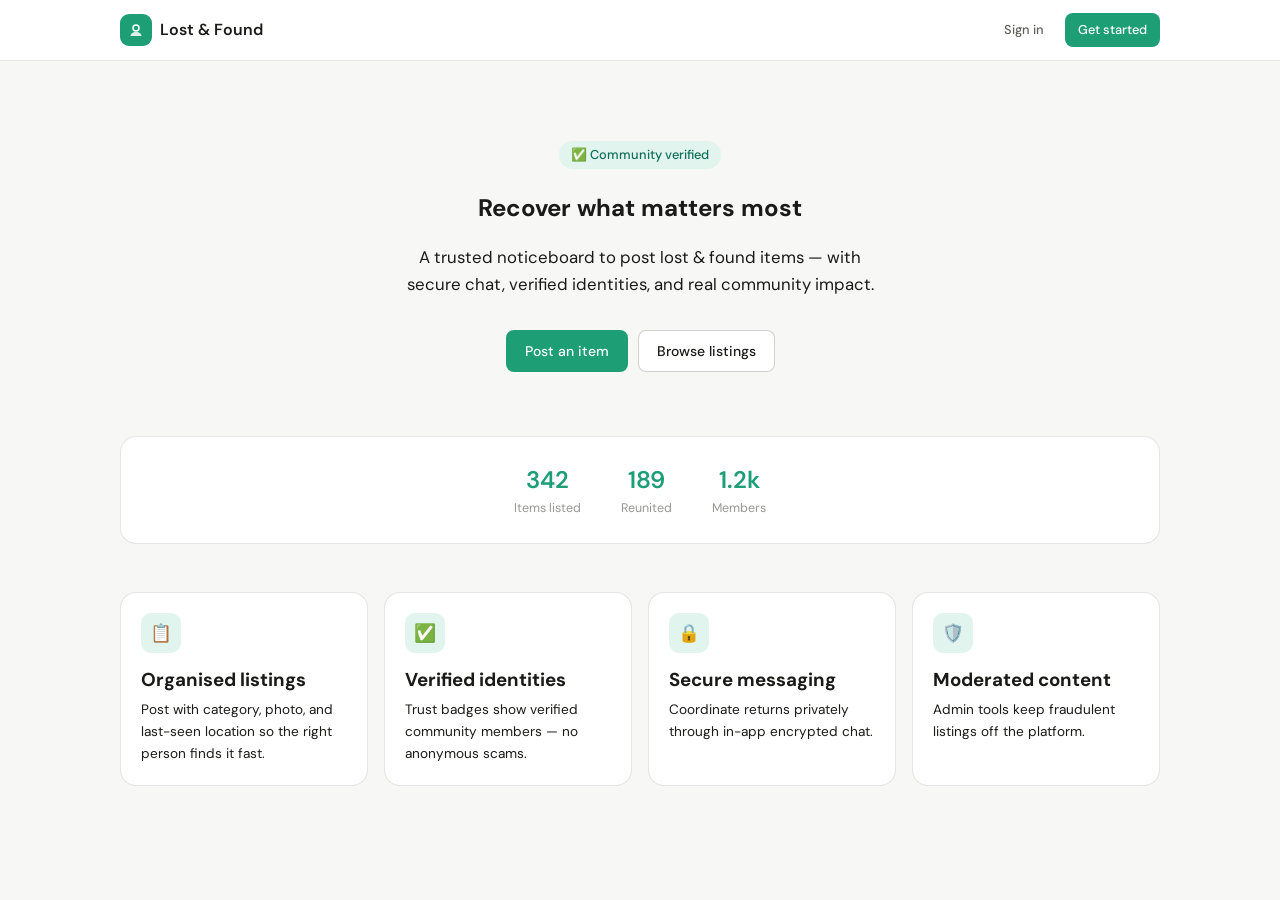
==== index.html @ 4aa03eab "Initial commit - Lost and Found app" ====
<!DOCTYPE html>
<html lang="en">
<head>
  <meta charset="UTF-8"/>
  <meta name="viewport" content="width=device-width, initial-scale=1.0"/>
  <title>Lost & Found — Community Noticeboard</title>
  <link rel="stylesheet" href="css/main.css"/>
  <style>
    .hero {
      padding: 5rem 1.25rem 4rem;
      text-align: center;
      max-width: 640px;
      margin: 0 auto;
    }
    .hero__eyebrow {
      display: inline-flex; align-items: center; gap: 6px;
      background: var(--green-50); color: var(--green-600);
      font-size: 0.8rem; font-weight: 500;
      padding: 4px 12px; border-radius: 20px;
      margin-bottom: 1.25rem;
    }
    .hero h1 { margin-bottom: 1rem; }
    .hero p  {
      font-size: 1.05rem; margin-bottom: 2rem;
      max-width: 480px; margin-left: auto; margin-right: auto;
    }
    .hero__cta { display: flex; gap: 10px; justify-content: center; flex-wrap: wrap; }

    .stats-bar {
      display: flex; justify-content: center; gap: 2.5rem;
      padding: 1.5rem; margin: 0 1.25rem 3rem;
      background: #fff; border: 1px solid var(--border);
      border-radius: var(--radius-lg);
      max-width: 1080px; margin: 0 auto 3rem;
    }
    .stats-bar__item { text-align: center; }
    .stats-bar__n { font-size: 1.5rem; font-weight: 600; color: var(--green-400); }
    .stats-bar__l { font-size: 0.78rem; color: var(--text-muted); }

    .features {
      display: grid;
      grid-template-columns: repeat(auto-fit, minmax(220px, 1fr));
      gap: 1rem; padding: 0 1.25rem 4rem;
      max-width: 1080px; margin: 0 auto;
    }
    .feature {
      padding: 1.25rem; background: #fff;
      border: 1px solid var(--border);
      border-radius: var(--radius-lg);
    }
    .feature__icon {
      width: 40px; height: 40px; border-radius: 10px;
      background: var(--green-50);
      display: flex; align-items: center; justify-content: center;
      margin-bottom: 0.75rem; font-size: 1.1rem;
    }
    .feature h3 { margin-bottom: 4px; }
    .feature p  { font-size: 0.85rem; }
  </style>
</head>
<body>

<!-- Navbar -->
<nav class="navbar">
  <div class="navbar__inner">
    <a href="index.html" class="navbar__logo">
      <div class="navbar__logo-icon">
        <svg width="18" height="18" viewBox="0 0 18 18" fill="none">
          <circle cx="9" cy="7" r="3" stroke="white" stroke-width="1.5"/>
          <path d="M9 11C5.7 11 3.5 12.8 3.5 15h11C14.5 12.8 12.3 11 9 11z" fill="white" opacity=".85"/>
        </svg>
      </div>
      Lost &amp; Found
    </a>
    <div class="navbar__links">
      <a href="pages/login.html"  class="btn btn--ghost btn--sm">Sign in</a>
      <a href="pages/signup.html" class="btn btn--primary btn--sm">Get started</a>
    </div>
  </div>
</nav>

<!-- Hero -->
<section class="hero">
  <div class="hero__eyebrow">✅ Community verified</div>
  <h1>Recover what matters most</h1>
  <p>A trusted noticeboard to post lost & found items — with secure chat, verified identities, and real community impact.</p>
  <div class="hero__cta">
    <a href="pages/signup.html" class="btn btn--primary">Post an item</a>
    <a href="pages/dashboard.html" class="btn btn--outline">Browse listings</a>
  </div>
</section>

<!-- Stats -->
<div class="container">
  <div class="stats-bar">
    <div class="stats-bar__item">
      <div class="stats-bar__n">342</div>
      <div class="stats-bar__l">Items listed</div>
    </div>
    <div class="stats-bar__item">
      <div class="stats-bar__n">189</div>
      <div class="stats-bar__l">Reunited</div>
    </div>
    <div class="stats-bar__item">
      <div class="stats-bar__n">1.2k</div>
      <div class="stats-bar__l">Members</div>
    </div>
  </div>
</div>

<!-- Features -->
<div class="features">
  <div class="feature">
    <div class="feature__icon">📋</div>
    <h3>Organised listings</h3>
    <p>Post with category, photo, and last-seen location so the right person finds it fast.</p>
  </div>
  <div class="feature">
    <div class="feature__icon">✅</div>
    <h3>Verified identities</h3>
    <p>Trust badges show verified community members — no anonymous scams.</p>
  </div>
  <div class="feature">
    <div class="feature__icon">🔒</div>
    <h3>Secure messaging</h3>
    <p>Coordinate returns privately through in-app encrypted chat.</p>
  </div>
  <div class="feature">
    <div class="feature__icon">🛡️</div>
    <h3>Moderated content</h3>
    <p>Admin tools keep fraudulent listings off the platform.</p>
  </div>
</div>

</body>
</html>
---- css/main.css ----
/* ─── Google Fonts ───────────────────────────────────────── */
@import url('https://fonts.googleapis.com/css2?family=DM+Sans:wght@400;500;600&display=swap');

/* ─── Design Tokens (your color & size system) ───────────── */
:root {
  --green-50:  #E1F5EE;
  --green-400: #1D9E75;
  --green-600: #0F6E56;
  --green-800: #085041;

  --coral-50:  #FAECE7;
  --coral-400: #D85A30;
  --coral-600: #993C1D;

  --gray-50:  #F7F7F5;
  --gray-100: #EFEFEC;
  --gray-200: #D4D4CF;
  --gray-500: #888780;
  --gray-800: #2C2C2A;

  --text-primary:   #1a1a18;
  --text-secondary: #5f5e5a;
  --text-muted:     #999896;

  --border:    rgba(0,0,0,0.10);
  --border-md: rgba(0,0,0,0.18);

  --radius-sm: 8px;
  --radius-md: 12px;
  --radius-lg: 16px;

  --shadow-sm: 0 1px 3px rgba(0,0,0,0.07);
  --shadow-md: 0 4px 12px rgba(0,0,0,0.09);

  --font: 'DM Sans', system-ui, sans-serif;
}

/* ─── Reset ──────────────────────────────────────────────── */
*, *::before, *::after { box-sizing: border-box; margin: 0; padding: 0; }

body {
  font-family: var(--font);
  background: var(--gray-50);
  color: var(--text-primary);
  line-height: 1.6;
  min-height: 100vh;
}

/* ─── Layout ─────────────────────────────────────────────── */
.container { max-width: 1080px; margin: 0 auto; padding: 0 1.25rem; }
.page      { padding: 2rem 0 4rem; }

/* ─── Navbar ─────────────────────────────────────────────── */
.navbar {
  background: #fff;
  border-bottom: 1px solid var(--border);
  position: sticky; top: 0; z-index: 50;
}
.navbar__inner {
  display: flex; align-items: center;
  justify-content: space-between;
  height: 60px;
  max-width: 1080px; margin: 0 auto; padding: 0 1.25rem;
}
.navbar__logo {
  display: flex; align-items: center; gap: 8px;
  font-weight: 600; font-size: 1rem;
  color: var(--text-primary); text-decoration: none;
}
.navbar__logo-icon {
  width: 32px; height: 32px; border-radius: 9px;
  background: var(--green-400);
  display: flex; align-items: center; justify-content: center;
}
.navbar__links { display: flex; align-items: center; gap: 8px; }

/* ─── Buttons ────────────────────────────────────────────── */
.btn {
  display: inline-flex; align-items: center;
  justify-content: center; gap: 6px;
  padding: 9px 18px; border-radius: var(--radius-sm);
  font-size: 0.875rem; font-weight: 500;
  cursor: pointer; border: 1px solid transparent;
  text-decoration: none; transition: all 0.15s;
}
.btn--primary { background: var(--green-400); color: #fff; }
.btn--primary:hover { background: var(--green-600); }
.btn--outline { background: #fff; border-color: var(--border-md); color: var(--text-primary); }
.btn--outline:hover { background: var(--gray-100); }
.btn--ghost { background: transparent; color: var(--text-secondary); }
.btn--ghost:hover { background: var(--gray-100); }
.btn--danger { background: var(--coral-400); color: #fff; }
.btn--sm  { padding: 6px 12px; font-size: 0.8rem; }
.btn--full { width: 100%; }
.btn:disabled { opacity: 0.5; cursor: not-allowed; }

/* ─── Cards ──────────────────────────────────────────────── */
.card {
  background: #fff;
  border: 1px solid var(--border);
  border-radius: var(--radius-lg);
  box-shadow: var(--shadow-sm);
}

/* ─── Badges ─────────────────────────────────────────────── */
.badge {
  display: inline-flex; align-items: center; gap: 4px;
  font-size: 0.72rem; font-weight: 500;
  padding: 3px 9px; border-radius: 20px;
}
.badge--lost     { background: var(--coral-50);  color: var(--coral-600); }
.badge--found    { background: var(--green-50);  color: var(--green-600); }
.badge--verified { background: var(--green-50);  color: var(--green-600); }

/* ─── Forms ──────────────────────────────────────────────── */
.form-group   { display: flex; flex-direction: column; gap: 6px; }
.form-label   { font-size: 0.85rem; font-weight: 500; }
.form-input, .form-select, .form-textarea {
  width: 100%; padding: 10px 12px;
  border: 1px solid var(--border-md);
  border-radius: var(--radius-sm);
  font-size: 0.9rem; font-family: var(--font);
  background: #fff; color: var(--text-primary);
  outline: none; transition: border-color 0.15s;
}
.form-input:focus,
.form-select:focus,
.form-textarea:focus { border-color: var(--green-400); }
.form-textarea { resize: vertical; min-height: 100px; }
.form-hint  { font-size: 0.78rem; color: var(--text-muted); }
.form-error { font-size: 0.78rem; color: var(--coral-600); display: none; }
.form-error.visible { display: block; }

/* ─── Toast ──────────────────────────────────────────────── */
.toast {
  position: fixed; bottom: 1.5rem;
  left: 50%; transform: translateX(-50%) translateY(20px);
  background: var(--gray-800); color: #fff;
  padding: 10px 20px; border-radius: var(--radius-md);
  font-size: 0.875rem; opacity: 0;
  transition: all 0.25s; z-index: 999;
}
.toast--show    { opacity: 1; transform: translateX(-50%) translateY(0); }
.toast--success { background: var(--green-600); }
.toast--error   { background: var(--coral-600); }

/* ─── Avatar ─────────────────────────────────────────────── */
.avatar {
  border-radius: 50%;
  background: var(--green-100);
  color: var(--green-800); font-weight: 600;
  display: flex; align-items: center; justify-content: center;
  flex-shrink: 0;
}
.avatar--sm { width: 28px; height: 28px; font-size: 0.72rem; }
.avatar--md { width: 38px; height: 38px; font-size: 0.85rem; }
.avatar--lg { width: 52px; height: 52px; font-size: 1rem;    }

/* ─── Empty state ────────────────────────────────────────── */
.empty { text-align: center; padding: 3rem 1rem; color: var(--text-muted); }
.empty__icon { font-size: 2.5rem; margin-bottom: 0.75rem; }

/* ─── Divider ────────────────────────────────────────────── */
.divider { border: none; border-top: 1px solid var(--border); margin: 1.25rem 0; }

/* ─── Responsive ─────────────────────────────────────────── */
@media (max-width: 600px) {
  h1 { font-size: 1.5rem; }
  .hide-mobile { display: none; }
}
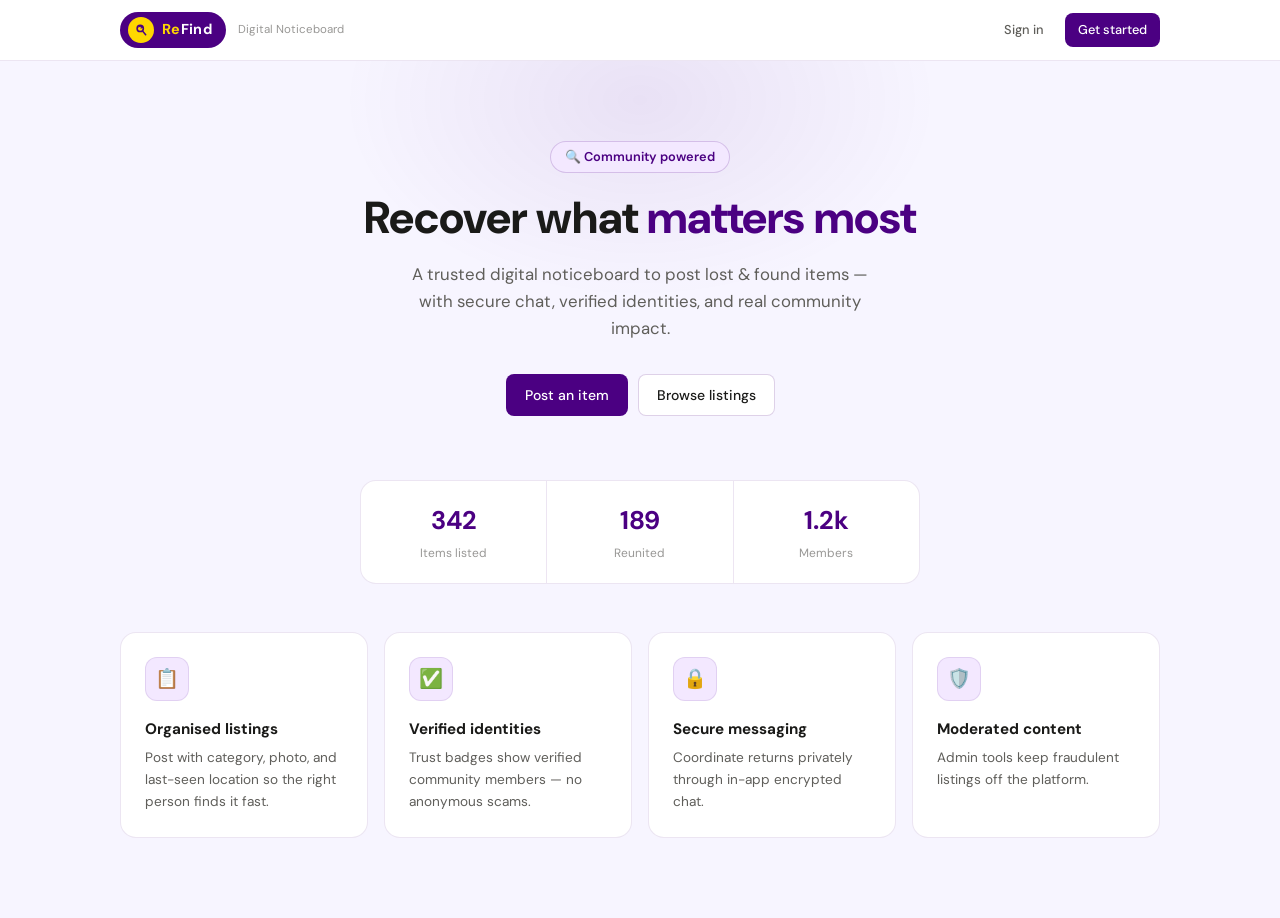
==== commit ee88ce29: "update on some Ui and aditional features" ====
--- a/index.html
+++ b/index.html
@@ -3,74 +3,109 @@
 <head>
   <meta charset="UTF-8"/>
   <meta name="viewport" content="width=device-width, initial-scale=1.0"/>
-  <title>Lost & Found — Community Noticeboard</title>
+  <title>ReFind — Digital Noticeboard</title>
   <link rel="stylesheet" href="css/main.css"/>
   <style>
     .hero {
       padding: 5rem 1.25rem 4rem;
       text-align: center;
-      max-width: 640px;
+      max-width: 680px;
       margin: 0 auto;
     }
     .hero__eyebrow {
       display: inline-flex; align-items: center; gap: 6px;
-      background: var(--green-50); color: var(--green-600);
-      font-size: 0.8rem; font-weight: 500;
-      padding: 4px 12px; border-radius: 20px;
+      background: var(--brand-50); color: var(--brand-400);
+      font-size: 0.8rem; font-weight: 600;
+      padding: 5px 14px; border-radius: 20px;
       margin-bottom: 1.25rem;
+      border: 1px solid var(--border-md);
     }
-    .hero h1 { margin-bottom: 1rem; }
-    .hero p  {
+    .hero h1 {
+      font-size: 2.8rem; font-weight: 800;
+      line-height: 1.15; margin-bottom: 1rem;
+    }
+    .hero h1 span { color: var(--brand-400); }
+    .hero p {
       font-size: 1.05rem; margin-bottom: 2rem;
       max-width: 480px; margin-left: auto; margin-right: auto;
+      color: var(--text-secondary);
     }
     .hero__cta { display: flex; gap: 10px; justify-content: center; flex-wrap: wrap; }
 
     .stats-bar {
-      display: flex; justify-content: center; gap: 2.5rem;
-      padding: 1.5rem; margin: 0 1.25rem 3rem;
-      background: #fff; border: 1px solid var(--border);
+      display: flex; justify-content: center; gap: 0;
+      margin: 0 auto 3rem;
+      max-width: 560px;
+      background: var(--bg-secondary);
+      border: 1px solid var(--border);
       border-radius: var(--radius-lg);
-      max-width: 1080px; margin: 0 auto 3rem;
+      overflow: hidden;
     }
-    .stats-bar__item { text-align: center; }
-    .stats-bar__n { font-size: 1.5rem; font-weight: 600; color: var(--green-400); }
-    .stats-bar__l { font-size: 0.78rem; color: var(--text-muted); }
+    .stats-bar__item {
+      text-align: center; flex: 1;
+      padding: 1.25rem 1rem;
+      border-right: 1px solid var(--border);
+    }
+    .stats-bar__item:last-child { border-right: none; }
+    .stats-bar__n { font-size: 1.6rem; font-weight: 700; color: var(--brand-400); }
+    .stats-bar__l { font-size: 0.75rem; color: var(--text-muted); margin-top: 2px; }
 
     .features {
       display: grid;
       grid-template-columns: repeat(auto-fit, minmax(220px, 1fr));
-      gap: 1rem; padding: 0 1.25rem 4rem;
+      gap: 1rem; padding: 0 1.25rem 5rem;
       max-width: 1080px; margin: 0 auto;
     }
     .feature {
-      padding: 1.25rem; background: #fff;
+      padding: 1.5rem;
+      background: var(--bg-secondary);
       border: 1px solid var(--border);
       border-radius: var(--radius-lg);
+      transition: box-shadow 0.2s, transform 0.2s;
+    }
+    .feature:hover {
+      box-shadow: var(--shadow-md);
+      transform: translateY(-2px);
     }
     .feature__icon {
-      width: 40px; height: 40px; border-radius: 10px;
-      background: var(--green-50);
+      width: 44px; height: 44px; border-radius: 12px;
+      background: var(--brand-50);
       display: flex; align-items: center; justify-content: center;
-      margin-bottom: 0.75rem; font-size: 1.1rem;
+      margin-bottom: 1rem; font-size: 1.2rem;
+      border: 1px solid var(--border);
     }
-    .feature h3 { margin-bottom: 4px; }
-    .feature p  { font-size: 0.85rem; }
+    .feature h3 { margin-bottom: 6px; font-size: 0.95rem; }
+    .feature p  { font-size: 0.85rem; color: var(--text-secondary); }
+
+    .hero-bg {
+      position: fixed; top: -100px; left: 50%;
+      transform: translateX(-50%);
+      width: 600px; height: 400px;
+      background: radial-gradient(ellipse, rgba(75,0,130,0.08) 0%, transparent 70%);
+      pointer-events: none; z-index: 0;
+    }
   </style>
 </head>
 <body>
+
+<div class="hero-bg"></div>
 
 <!-- Navbar -->
 <nav class="navbar">
   <div class="navbar__inner">
     <a href="index.html" class="navbar__logo">
-      <div class="navbar__logo-icon">
-        <svg width="18" height="18" viewBox="0 0 18 18" fill="none">
-          <circle cx="9" cy="7" r="3" stroke="white" stroke-width="1.5"/>
-          <path d="M9 11C5.7 11 3.5 12.8 3.5 15h11C14.5 12.8 12.3 11 9 11z" fill="white" opacity=".85"/>
-        </svg>
+      <div class="navbar__logo-pill">
+        <div class="navbar__logo-icon">
+          <svg width="14" height="14" viewBox="0 0 18 18" fill="none">
+            <circle cx="8" cy="7" r="4" fill="none" stroke="#4B0082" stroke-width="2"/>
+            <line x1="11.5" y1="11" x2="15" y2="15" stroke="#4B0082" stroke-width="2" stroke-linecap="round"/>
+            <path d="M6 5 Q8 3 10 5" fill="none" stroke="#4B0082" stroke-width="1.5" stroke-linecap="round"/>
+            <path d="M9.5 4 L11 5.5 L9 6.5" fill="none" stroke="#4B0082" stroke-width="1.5" stroke-linecap="round" stroke-linejoin="round"/>
+          </svg>
+        </div>
+        <span class="navbar__logo-text"><span>Re</span>Find</span>
       </div>
-      Lost &amp; Found
+      <span class="navbar__logo-sub hide-mobile">Digital Noticeboard</span>
     </a>
     <div class="navbar__links">
       <a href="pages/login.html"  class="btn btn--ghost btn--sm">Sign in</a>
@@ -80,10 +115,10 @@
 </nav>
 
 <!-- Hero -->
-<section class="hero">
-  <div class="hero__eyebrow">✅ Community verified</div>
-  <h1>Recover what matters most</h1>
-  <p>A trusted noticeboard to post lost & found items — with secure chat, verified identities, and real community impact.</p>
+<section class="hero" style="position:relative;z-index:1;">
+  <div class="hero__eyebrow">🔍 Community powered</div>
+  <h1>Recover what <span>matters most</span></h1>
+  <p>A trusted digital noticeboard to post lost & found items — with secure chat, verified identities, and real community impact.</p>
   <div class="hero__cta">
     <a href="pages/signup.html" class="btn btn--primary">Post an item</a>
     <a href="pages/dashboard.html" class="btn btn--outline">Browse listings</a>
--- a/css/main.css
+++ b/css/main.css
@@ -1,60 +1,85 @@
-/* ─── Google Fonts ───────────────────────────────────────── */
 @import url('https://fonts.googleapis.com/css2?family=DM+Sans:wght@400;500;600&display=swap');
 
-/* ─── Design Tokens (your color & size system) ───────────── */
+/* ─── Light theme (default) ─────────────────────────── */
 :root {
-  --green-50:  #E1F5EE;
-  --green-400: #1D9E75;
-  --green-600: #0F6E56;
-  --green-800: #085041;
-
-  --coral-50:  #FAECE7;
-  --coral-400: #D85A30;
-  --coral-600: #993C1D;
-
-  --gray-50:  #F7F7F5;
-  --gray-100: #EFEFEC;
-  --gray-200: #D4D4CF;
-  --gray-500: #888780;
-  --gray-800: #2C2C2A;
+  --brand-50:   #F3E8FF;
+  --brand-100:  #E9D5FF;
+  --brand-400:  #4B0082;
+  --brand-600:  #3B0066;
+  --brand-800:  #2A004A;
+
+  --gold-50:    #FFFBEB;
+  --gold-400:   #FFD700;
+  --gold-600:   #C9A800;
+
+  --coral-50:   #FAECE7;
+  --coral-400:  #D85A30;
+  --coral-600:  #993C1D;
+
+  --bg-primary:   #F7F5FF;
+  --bg-secondary: #FFFFFF;
+  --bg-tertiary:  #F0EBFF;
 
   --text-primary:   #1a1a18;
   --text-secondary: #5f5e5a;
   --text-muted:     #999896;
 
-  --border:    rgba(0,0,0,0.10);
-  --border-md: rgba(0,0,0,0.18);
+  --border:    rgba(75,0,130,0.10);
+  --border-md: rgba(75,0,130,0.18);
+
+  --shadow-sm: 0 1px 3px rgba(75,0,130,0.07);
+  --shadow-md: 0 4px 12px rgba(75,0,130,0.12);
 
   --radius-sm: 8px;
   --radius-md: 12px;
   --radius-lg: 16px;
 
-  --shadow-sm: 0 1px 3px rgba(0,0,0,0.07);
-  --shadow-md: 0 4px 12px rgba(0,0,0,0.09);
-
   --font: 'DM Sans', system-ui, sans-serif;
 }
 
-/* ─── Reset ──────────────────────────────────────────────── */
+/* ─── Dark theme ─────────────────────────────────────── */
+[data-theme="dark"] {
+  --bg-primary:   #0d0014;
+  --bg-secondary: #160020;
+  --bg-tertiary:  #1f002e;
+
+  --text-primary:   #f0f0ee;
+  --text-secondary: #a0a09a;
+  --text-muted:     #666662;
+
+  --border:    rgba(255,215,0,0.08);
+  --border-md: rgba(255,215,0,0.16);
+
+  --shadow-sm: 0 1px 3px rgba(0,0,0,0.4);
+  --shadow-md: 0 4px 16px rgba(0,0,0,0.5);
+
+  --brand-50:  rgba(75,0,130,0.2);
+  --gold-50:   rgba(255,215,0,0.1);
+  --coral-50:  rgba(216,90,48,0.15);
+}
+
+/* ─── Reset ──────────────────────────────────────────── */
 *, *::before, *::after { box-sizing: border-box; margin: 0; padding: 0; }
 
 body {
   font-family: var(--font);
-  background: var(--gray-50);
+  background: var(--bg-primary);
   color: var(--text-primary);
   line-height: 1.6;
   min-height: 100vh;
-}
-
-/* ─── Layout ─────────────────────────────────────────────── */
+  transition: background 0.3s, color 0.3s;
+}
+
+/* ─── Layout ─────────────────────────────────────────── */
 .container { max-width: 1080px; margin: 0 auto; padding: 0 1.25rem; }
 .page      { padding: 2rem 0 4rem; }
 
-/* ─── Navbar ─────────────────────────────────────────────── */
+/* ─── Navbar ─────────────────────────────────────────── */
 .navbar {
-  background: #fff;
+  background: var(--bg-secondary);
   border-bottom: 1px solid var(--border);
   position: sticky; top: 0; z-index: 50;
+  backdrop-filter: blur(10px);
 }
 .navbar__inner {
   display: flex; align-items: center;
@@ -63,18 +88,65 @@
   max-width: 1080px; margin: 0 auto; padding: 0 1.25rem;
 }
 .navbar__logo {
+  display: flex; align-items: center; gap: 10px;
+  font-weight: 700; font-size: 1rem;
+  color: var(--text-primary); text-decoration: none;
+}
+.navbar__logo-pill {
   display: flex; align-items: center; gap: 8px;
-  font-weight: 600; font-size: 1rem;
-  color: var(--text-primary); text-decoration: none;
+  background: var(--brand-400);
+  border-radius: 22px;
+  padding: 5px 14px 5px 8px;
+  color: white;
 }
 .navbar__logo-icon {
-  width: 32px; height: 32px; border-radius: 9px;
-  background: var(--green-400);
-  display: flex; align-items: center; justify-content: center;
+  width: 26px; height: 26px; border-radius: 50%;
+  background: var(--gold-400);
+  display: flex; align-items: center; justify-content: center;
+  flex-shrink: 0;
+}
+.navbar__logo-text {
+  font-size: 0.9rem; font-weight: 700; color: white;
+  letter-spacing: 0.3px;
+}
+.navbar__logo-text span { color: var(--gold-400); }
+.navbar__logo-sub {
+  font-size: 0.72rem; font-weight: 400;
+  color: var(--text-muted); margin-left: 2px;
 }
 .navbar__links { display: flex; align-items: center; gap: 8px; }
 
-/* ─── Buttons ────────────────────────────────────────────── */
+/* ─── Theme toggle ───────────────────────────────────── */
+.theme-toggle {
+  width: 36px; height: 36px; border-radius: 50%;
+  border: 1px solid var(--border-md);
+  background: var(--bg-tertiary);
+  cursor: pointer; font-size: 1rem;
+  display: flex; align-items: center; justify-content: center;
+  transition: all 0.2s;
+}
+.theme-toggle:hover { background: var(--brand-50); }
+
+/* ─── Notification bell ──────────────────────────────── */
+.notif-btn {
+  width: 36px; height: 36px; border-radius: 50%;
+  border: 1px solid var(--border-md);
+  background: var(--bg-tertiary);
+  cursor: pointer; font-size: 1rem;
+  display: flex; align-items: center; justify-content: center;
+  position: relative; transition: all 0.2s;
+  text-decoration: none;
+}
+.notif-btn:hover { background: var(--brand-50); }
+.notif-badge {
+  position: absolute; top: -4px; right: -4px;
+  background: var(--gold-400); color: var(--brand-400);
+  font-size: 0.6rem; font-weight: 700;
+  width: 16px; height: 16px; border-radius: 50%;
+  display: none; align-items: center; justify-content: center;
+}
+
+/* ─── Buttons ────────────────────────────────────────── */
 .btn {
   display: inline-flex; align-items: center;
   justify-content: center; gap: 6px;
@@ -82,73 +154,82 @@
   font-size: 0.875rem; font-weight: 500;
   cursor: pointer; border: 1px solid transparent;
   text-decoration: none; transition: all 0.15s;
-}
-.btn--primary { background: var(--green-400); color: #fff; }
-.btn--primary:hover { background: var(--green-600); }
-.btn--outline { background: #fff; border-color: var(--border-md); color: var(--text-primary); }
-.btn--outline:hover { background: var(--gray-100); }
+  font-family: var(--font);
+}
+.btn--primary { background: var(--brand-400); color: #fff; }
+.btn--primary:hover { background: var(--brand-600); }
+.btn--gold { background: var(--gold-400); color: var(--brand-400); font-weight: 700; }
+.btn--gold:hover { background: var(--gold-600); color: #fff; }
+.btn--outline {
+  background: var(--bg-secondary);
+  border-color: var(--border-md);
+  color: var(--text-primary);
+}
+.btn--outline:hover { background: var(--bg-tertiary); }
 .btn--ghost { background: transparent; color: var(--text-secondary); }
-.btn--ghost:hover { background: var(--gray-100); }
+.btn--ghost:hover { background: var(--bg-tertiary); }
 .btn--danger { background: var(--coral-400); color: #fff; }
+.btn--danger:hover { background: var(--coral-600); }
 .btn--sm  { padding: 6px 12px; font-size: 0.8rem; }
 .btn--full { width: 100%; }
 .btn:disabled { opacity: 0.5; cursor: not-allowed; }
 
-/* ─── Cards ──────────────────────────────────────────────── */
+/* ─── Cards ──────────────────────────────────────────── */
 .card {
-  background: #fff;
+  background: var(--bg-secondary);
   border: 1px solid var(--border);
   border-radius: var(--radius-lg);
   box-shadow: var(--shadow-sm);
 }
 
-/* ─── Badges ─────────────────────────────────────────────── */
+/* ─── Badges ─────────────────────────────────────────── */
 .badge {
   display: inline-flex; align-items: center; gap: 4px;
   font-size: 0.72rem; font-weight: 500;
   padding: 3px 9px; border-radius: 20px;
 }
 .badge--lost     { background: var(--coral-50);  color: var(--coral-600); }
-.badge--found    { background: var(--green-50);  color: var(--green-600); }
-.badge--verified { background: var(--green-50);  color: var(--green-600); }
-
-/* ─── Forms ──────────────────────────────────────────────── */
+.badge--found    { background: var(--brand-50);  color: var(--brand-400); }
+.badge--verified { background: var(--gold-50);   color: var(--gold-600);  }
+
+/* ─── Forms ──────────────────────────────────────────── */
 .form-group   { display: flex; flex-direction: column; gap: 6px; }
-.form-label   { font-size: 0.85rem; font-weight: 500; }
+.form-label   { font-size: 0.85rem; font-weight: 500; color: var(--text-primary); }
 .form-input, .form-select, .form-textarea {
   width: 100%; padding: 10px 12px;
   border: 1px solid var(--border-md);
   border-radius: var(--radius-sm);
   font-size: 0.9rem; font-family: var(--font);
-  background: #fff; color: var(--text-primary);
+  background: var(--bg-secondary);
+  color: var(--text-primary);
   outline: none; transition: border-color 0.15s;
 }
 .form-input:focus,
 .form-select:focus,
-.form-textarea:focus { border-color: var(--green-400); }
+.form-textarea:focus { border-color: var(--brand-400); }
 .form-textarea { resize: vertical; min-height: 100px; }
 .form-hint  { font-size: 0.78rem; color: var(--text-muted); }
 .form-error { font-size: 0.78rem; color: var(--coral-600); display: none; }
 .form-error.visible { display: block; }
 
-/* ─── Toast ──────────────────────────────────────────────── */
+/* ─── Toast ──────────────────────────────────────────── */
 .toast {
   position: fixed; bottom: 1.5rem;
   left: 50%; transform: translateX(-50%) translateY(20px);
-  background: var(--gray-800); color: #fff;
+  background: var(--brand-400); color: #fff;
   padding: 10px 20px; border-radius: var(--radius-md);
   font-size: 0.875rem; opacity: 0;
   transition: all 0.25s; z-index: 999;
 }
 .toast--show    { opacity: 1; transform: translateX(-50%) translateY(0); }
-.toast--success { background: var(--green-600); }
-.toast--error   { background: var(--coral-600); }
-
-/* ─── Avatar ─────────────────────────────────────────────── */
+.toast--success { background: var(--brand-600); color: #fff; }
+.toast--error   { background: var(--coral-600); color: #fff; }
+
+/* ─── Avatar ─────────────────────────────────────────── */
 .avatar {
   border-radius: 50%;
-  background: var(--green-100);
-  color: var(--green-800); font-weight: 600;
+  background: var(--brand-50);
+  color: var(--brand-400); font-weight: 600;
   display: flex; align-items: center; justify-content: center;
   flex-shrink: 0;
 }
@@ -156,14 +237,25 @@
 .avatar--md { width: 38px; height: 38px; font-size: 0.85rem; }
 .avatar--lg { width: 52px; height: 52px; font-size: 1rem;    }
 
-/* ─── Empty state ────────────────────────────────────────── */
+/* ─── Empty state ────────────────────────────────────── */
 .empty { text-align: center; padding: 3rem 1rem; color: var(--text-muted); }
 .empty__icon { font-size: 2.5rem; margin-bottom: 0.75rem; }
 
-/* ─── Divider ────────────────────────────────────────────── */
+/* ─── Divider ────────────────────────────────────────── */
 .divider { border: none; border-top: 1px solid var(--border); margin: 1.25rem 0; }
 
-/* ─── Responsive ─────────────────────────────────────────── */
+/* ─── Skeleton ───────────────────────────────────────── */
+.skeleton {
+  background: var(--bg-tertiary);
+  border-radius: var(--radius-md);
+  animation: pulse 1.5s infinite;
+}
+@keyframes pulse {
+  0%, 100% { opacity: 1; }
+  50%       { opacity: 0.5; }
+}
+
+/* ─── Responsive ─────────────────────────────────────── */
 @media (max-width: 600px) {
   h1 { font-size: 1.5rem; }
   .hide-mobile { display: none; }
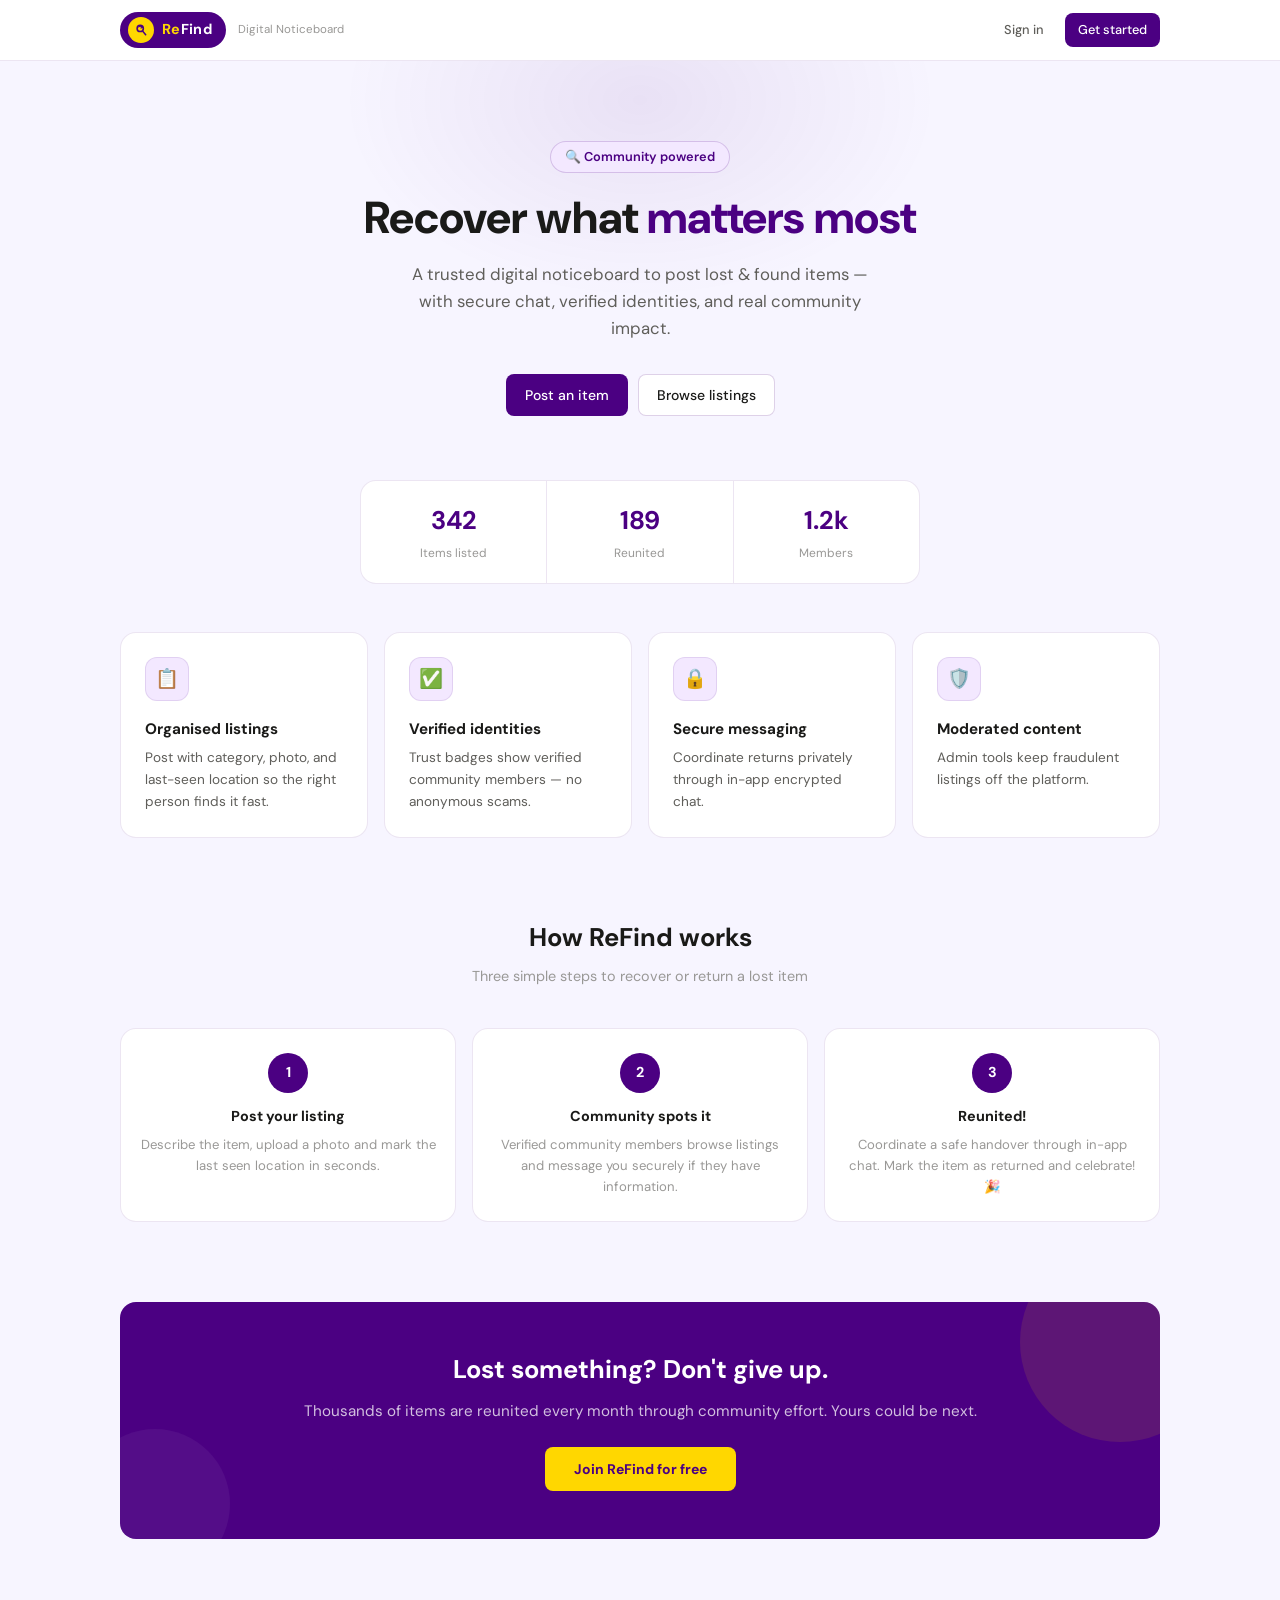
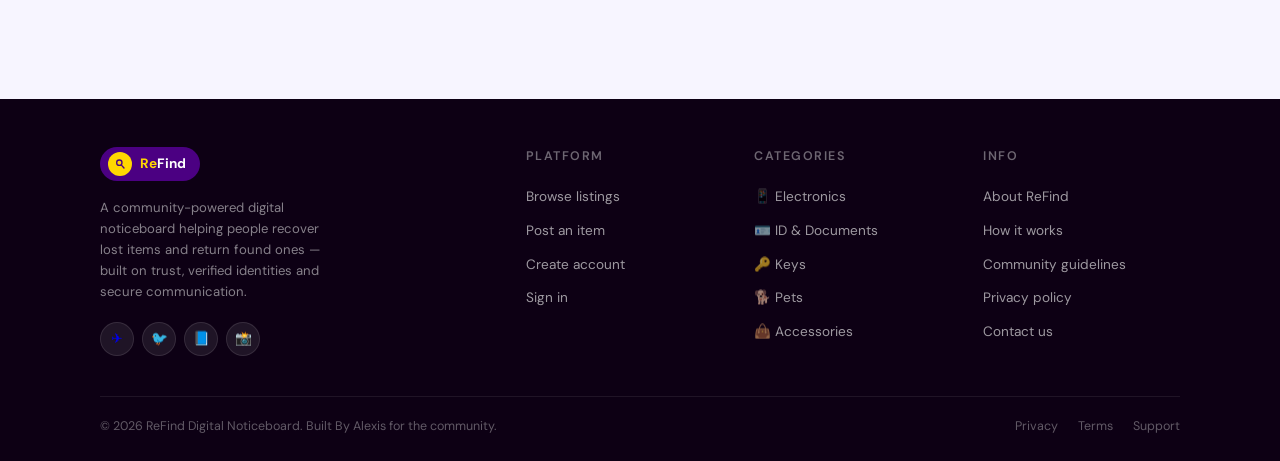
==== commit 21180c75: "Add footer to landing page and dashboard" ====
--- a/index.html
+++ b/index.html
@@ -83,6 +83,173 @@
       width: 600px; height: 400px;
       background: radial-gradient(ellipse, rgba(75,0,130,0.08) 0%, transparent 70%);
       pointer-events: none; z-index: 0;
+    }
+
+    /* ── How it works ── */
+    .how-section {
+      max-width: 1080px; margin: 0 auto;
+      padding: 0 1.25rem 5rem;
+    }
+    .how-section__title {
+      text-align: center; margin-bottom: 2.5rem;
+    }
+    .how-section__title h2 { font-size: 1.6rem; margin-bottom: 6px; }
+    .how-section__title p  { color: var(--text-muted); font-size: 0.9rem; }
+    .how-steps {
+      display: grid;
+      grid-template-columns: repeat(auto-fit, minmax(200px, 1fr));
+      gap: 1rem; position: relative;
+    }
+    .how-step {
+      text-align: center; padding: 1.5rem 1rem;
+      background: var(--bg-secondary);
+      border: 1px solid var(--border);
+      border-radius: var(--radius-lg);
+    }
+    .how-step__num {
+      width: 40px; height: 40px; border-radius: 50%;
+      background: var(--brand-400); color: #fff;
+      font-size: 0.9rem; font-weight: 700;
+      display: flex; align-items: center; justify-content: center;
+      margin: 0 auto 0.75rem;
+    }
+    .how-step h3 { font-size: 0.9rem; margin-bottom: 6px; }
+    .how-step p  { font-size: 0.82rem; color: var(--text-muted); }
+
+    /* ── CTA Banner ── */
+    .cta-banner {
+      margin: 0 1.25rem 5rem;
+      max-width: 1080px; margin-left: auto; margin-right: auto;
+      background: var(--brand-400);
+      border-radius: var(--radius-lg);
+      padding: 3rem 2rem;
+      text-align: center;
+      position: relative; overflow: hidden;
+    }
+    .cta-banner::before {
+      content: '';
+      position: absolute; top: -60px; right: -60px;
+      width: 200px; height: 200px;
+      border-radius: 50%;
+      background: rgba(255,215,0,0.1);
+    }
+    .cta-banner::after {
+      content: '';
+      position: absolute; bottom: -40px; left: -40px;
+      width: 150px; height: 150px;
+      border-radius: 50%;
+      background: rgba(255,255,255,0.05);
+    }
+    .cta-banner h2 {
+      color: #fff; font-size: 1.6rem;
+      margin-bottom: 0.5rem;
+    }
+    .cta-banner p {
+      color: rgba(255,255,255,0.75);
+      margin-bottom: 1.5rem; font-size: 0.95rem;
+    }
+    .cta-banner .btn--gold {
+      background: var(--gold-400);
+      color: var(--brand-400);
+      font-weight: 700; padding: 10px 28px;
+    }
+    .cta-banner .btn--gold:hover { background: #ffe033; }
+
+    /* ── Footer ── */
+    .footer {
+      background: #0d0014;
+      color: rgba(255,255,255,0.7);
+      padding: 3rem 1.25rem 1.5rem;
+      margin-top: 0;
+    }
+    .footer__inner {
+      max-width: 1080px; margin: 0 auto;
+      display: grid;
+      grid-template-columns: 2fr 1fr 1fr 1fr;
+      gap: 2rem; margin-bottom: 2.5rem;
+    }
+    .footer__brand { }
+    .footer__logo {
+      display: flex; align-items: center; gap: 10px;
+      margin-bottom: 1rem; text-decoration: none;
+    }
+    .footer__logo-pill {
+      display: flex; align-items: center; gap: 8px;
+      background: var(--brand-400);
+      border-radius: 22px; padding: 5px 14px 5px 8px;
+    }
+    .footer__logo-icon {
+      width: 24px; height: 24px; border-radius: 50%;
+      background: var(--gold-400);
+      display: flex; align-items: center; justify-content: center;
+    }
+    .footer__logo-text {
+      font-size: 0.85rem; font-weight: 700; color: white;
+    }
+    .footer__logo-text span { color: var(--gold-400); }
+    .footer__tagline {
+      font-size: 0.82rem; color: rgba(255,255,255,0.5);
+      line-height: 1.6; margin-bottom: 1.25rem;
+      max-width: 240px;
+    }
+    .footer__social {
+      display: flex; gap: 8px;
+    }
+    .footer__social-btn {
+      width: 34px; height: 34px; border-radius: 50%;
+      background: rgba(255,255,255,0.08);
+      border: 1px solid rgba(255,255,255,0.1);
+      display: flex; align-items: center; justify-content: center;
+      font-size: 0.85rem; text-decoration: none;
+      transition: background 0.15s;
+    }
+    .footer__social-btn:hover { background: rgba(255,215,0,0.15); }
+
+    .footer__col h4 {
+      font-size: 0.78rem; font-weight: 600;
+      color: rgba(255,255,255,0.4);
+      letter-spacing: 1.5px; text-transform: uppercase;
+      margin-bottom: 1rem;
+    }
+    .footer__col ul { list-style: none; display: flex; flex-direction: column; gap: 8px; }
+    .footer__col ul li a {
+      font-size: 0.85rem; color: rgba(255,255,255,0.6);
+      text-decoration: none; transition: color 0.15s;
+    }
+    .footer__col ul li a:hover { color: var(--gold-400); }
+
+    .footer__bottom {
+      border-top: 1px solid rgba(255,255,255,0.08);
+      padding-top: 1.25rem;
+      display: flex; align-items: center;
+      justify-content: space-between; flex-wrap: wrap; gap: 1rem;
+      max-width: 1080px; margin: 0 auto;
+    }
+    .footer__bottom p { font-size: 0.78rem; color: rgba(255,255,255,0.35); }
+    .footer__bottom-links { display: flex; gap: 1.25rem; }
+    .footer__bottom-links a {
+      font-size: 0.78rem; color: rgba(255,255,255,0.35);
+      text-decoration: none; transition: color 0.15s;
+    }
+    .footer__bottom-links a:hover { color: var(--gold-400); }
+
+    /* ── Responsive ── */
+    @media (max-width: 768px) {
+      .hero h1 { font-size: 2rem; }
+      .footer__inner {
+        grid-template-columns: 1fr 1fr;
+        gap: 1.5rem;
+      }
+      .footer__brand { grid-column: 1 / -1; }
+      .cta-banner { padding: 2rem 1.25rem; }
+      .cta-banner h2 { font-size: 1.3rem; }
+    }
+    @media (max-width: 480px) {
+      .hero h1 { font-size: 1.6rem; }
+      .footer__inner { grid-template-columns: 1fr; }
+      .stats-bar { flex-direction: column; }
+      .stats-bar__item { border-right: none; border-bottom: 1px solid var(--border); }
+      .stats-bar__item:last-child { border-bottom: none; }
     }
   </style>
 </head>
@@ -167,5 +334,115 @@
   </div>
 </div>
 
+<!-- How it works -->
+<div class="how-section">
+  <div class="how-section__title">
+    <h2>How ReFind works</h2>
+    <p>Three simple steps to recover or return a lost item</p>
+  </div>
+  <div class="how-steps">
+    <div class="how-step">
+      <div class="how-step__num">1</div>
+      <h3>Post your listing</h3>
+      <p>Describe the item, upload a photo and mark the last seen location in seconds.</p>
+    </div>
+    <div class="how-step">
+      <div class="how-step__num">2</div>
+      <h3>Community spots it</h3>
+      <p>Verified community members browse listings and message you securely if they have information.</p>
+    </div>
+    <div class="how-step">
+      <div class="how-step__num">3</div>
+      <h3>Reunited!</h3>
+      <p>Coordinate a safe handover through in-app chat. Mark the item as returned and celebrate! 🎉</p>
+    </div>
+  </div>
+</div>
+
+<!-- CTA Banner -->
+<div class="container" style="padding: 0 1.25rem 5rem;">
+  <div class="cta-banner">
+    <h2>Lost something? Don't give up.</h2>
+    <p>Thousands of items are reunited every month through community effort. Yours could be next.</p>
+    <a href="pages/signup.html" class="btn btn--gold">Join ReFind for free</a>
+  </div>
+</div>
+
+<!-- Footer -->
+<footer class="footer">
+  <div class="footer__inner">
+
+    <!-- Brand col -->
+    <div class="footer__brand">
+      <a href="index.html" class="footer__logo">
+        <div class="footer__logo-pill">
+          <div class="footer__logo-icon">
+            <svg width="12" height="12" viewBox="0 0 18 18" fill="none">
+              <circle cx="8" cy="7" r="4" fill="none" stroke="#4B0082" stroke-width="2"/>
+              <line x1="11.5" y1="11" x2="15" y2="15" stroke="#4B0082" stroke-width="2" stroke-linecap="round"/>
+            </svg>
+          </div>
+          <span class="footer__logo-text"><span>Re</span>Find</span>
+        </div>
+      </a>
+      <p class="footer__tagline">
+        A community-powered digital noticeboard helping people recover lost items and return found ones — built on trust, verified identities and secure communication.
+      </p>
+      <div class="footer__social">
+        <a href="#" class="footer__social-btn" title="Telegram">✈️</a>
+        <a href="#" class="footer__social-btn" title="Twitter">🐦</a>
+        <a href="#" class="footer__social-btn" title="Facebook">📘</a>
+        <a href="#" class="footer__social-btn" title="Instagram">📸</a>
+      </div>
+    </div>
+
+    <!-- Platform col -->
+    <div class="footer__col">
+      <h4>Platform</h4>
+      <ul>
+        <li><a href="pages/dashboard.html">Browse listings</a></li>
+        <li><a href="pages/post-item.html">Post an item</a></li>
+        <li><a href="pages/signup.html">Create account</a></li>
+        <li><a href="pages/login.html">Sign in</a></li>
+      </ul>
+    </div>
+
+    <!-- Categories col -->
+    <div class="footer__col">
+      <h4>Categories</h4>
+      <ul>
+        <li><a href="pages/dashboard.html">📱 Electronics</a></li>
+        <li><a href="pages/dashboard.html">🪪 ID & Documents</a></li>
+        <li><a href="pages/dashboard.html">🔑 Keys</a></li>
+        <li><a href="pages/dashboard.html">🐕 Pets</a></li>
+        <li><a href="pages/dashboard.html">👜 Accessories</a></li>
+      </ul>
+    </div>
+
+    <!-- Info col -->
+    <div class="footer__col">
+      <h4>Info</h4>
+      <ul>
+        <li><a href="#">About ReFind</a></li>
+        <li><a href="#">How it works</a></li>
+        <li><a href="#">Community guidelines</a></li>
+        <li><a href="#">Privacy policy</a></li>
+        <li><a href="#">Contact us</a></li>
+      </ul>
+    </div>
+
+  </div>
+
+  <!-- Bottom bar -->
+  <div class="footer__bottom">
+    <p>© 2026 ReFind Digital Noticeboard. Built By Alexis for the community.</p>
+    <div class="footer__bottom-links">
+      <a href="#">Privacy</a>
+      <a href="#">Terms</a>
+      <a href="#">Support</a>
+    </div>
+  </div>
+</footer>
+
 </body>
 </html>
--- a/css/main.css
+++ b/css/main.css
@@ -174,6 +174,24 @@
 .btn--full { width: 100%; }
 .btn:disabled { opacity: 0.5; cursor: not-allowed; }
 
+/* ─── Back button ────────────────────────────────────── */
+.btn--back {
+  width: 36px; height: 36px;
+  border-radius: 50%;
+  border: 1px solid var(--border-md);
+  background: var(--bg-secondary);
+  color: var(--text-primary);
+  display: flex; align-items: center; justify-content: center;
+  text-decoration: none; cursor: pointer;
+  transition: all 0.2s; flex-shrink: 0;
+}
+.btn--back:hover {
+  background: var(--brand-50);
+  border-color: var(--brand-400);
+  color: var(--brand-400);
+  transform: translateX(-2px);
+}
+
 /* ─── Cards ──────────────────────────────────────────── */
 .card {
   background: var(--bg-secondary);
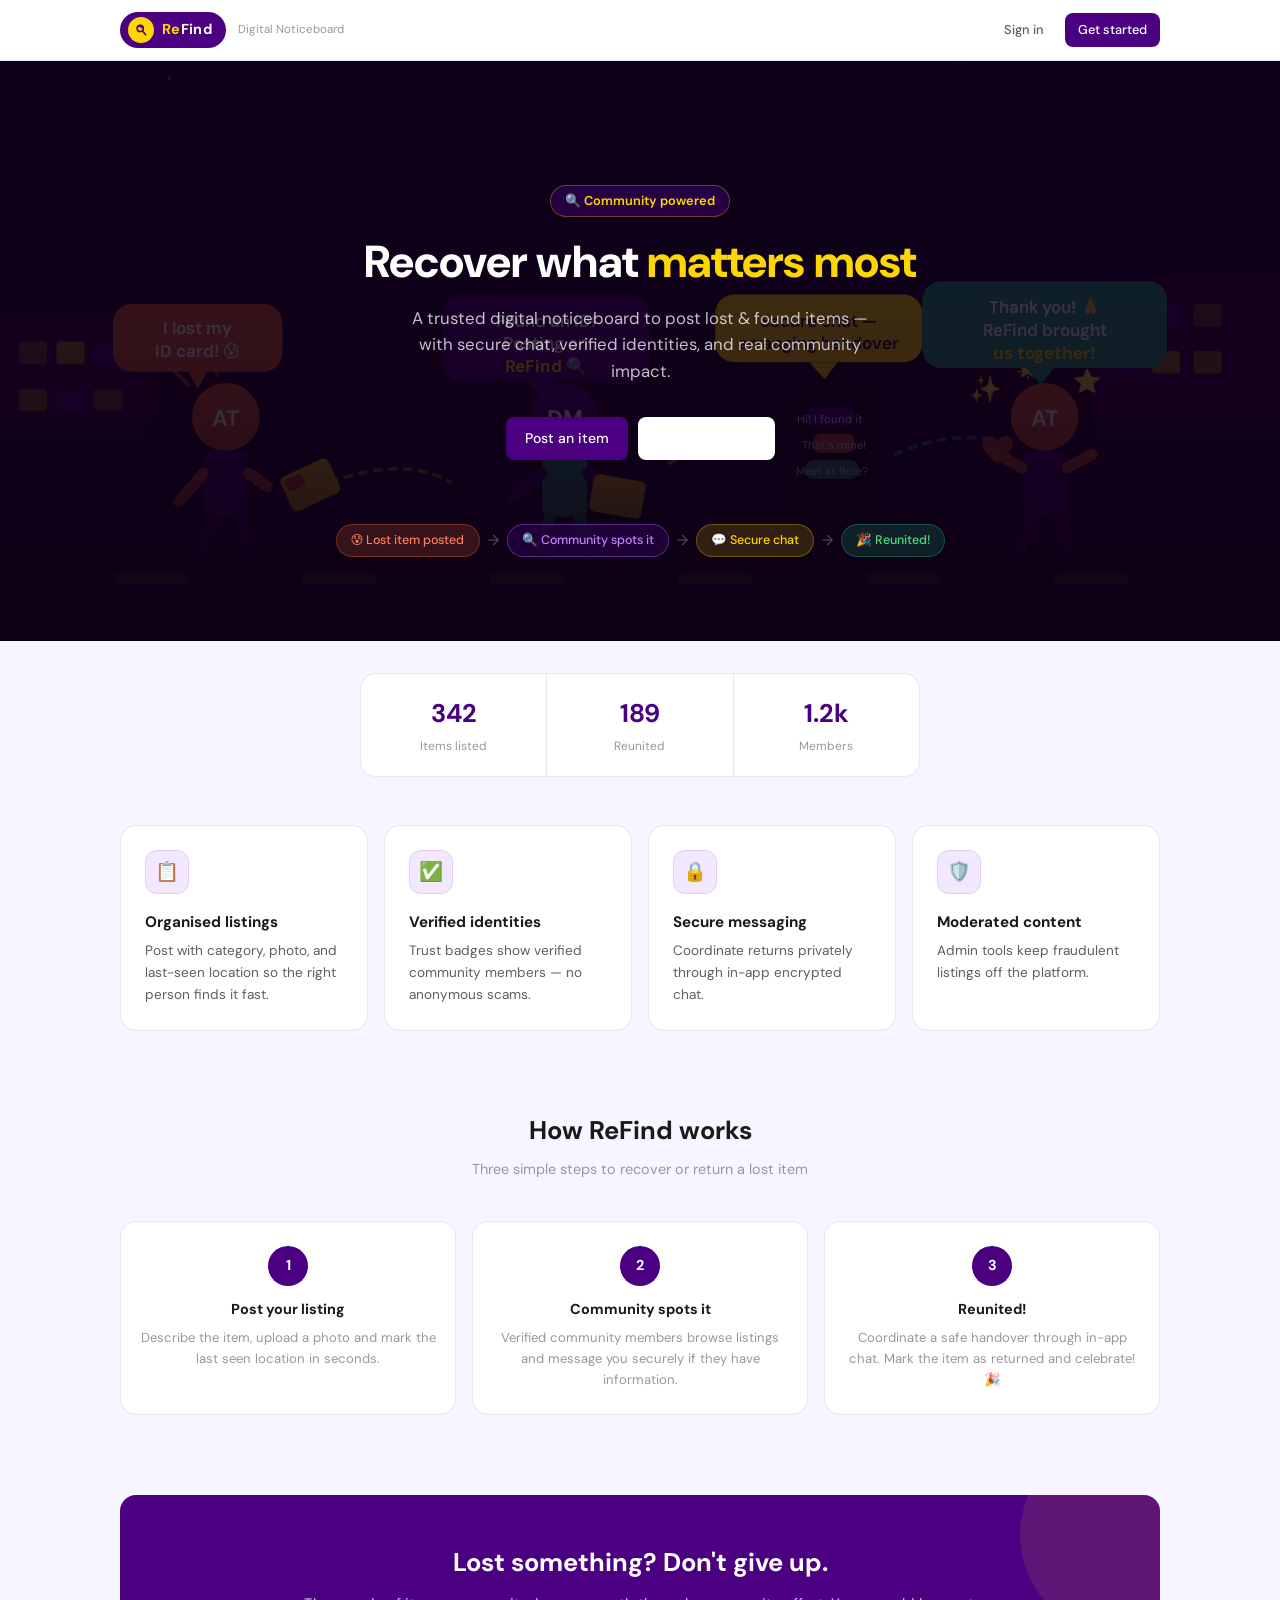
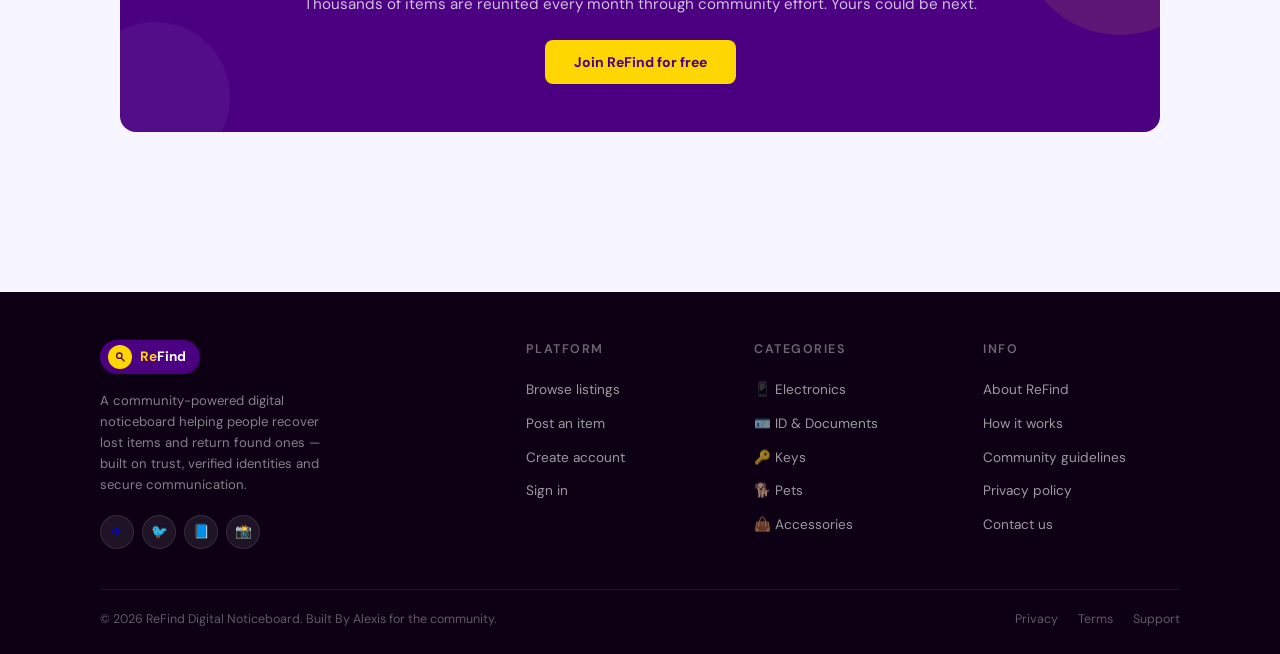
==== commit 961142fd: "commit after ficing the navbar and footer in all pages" ====
--- a/index.html
+++ b/index.html
@@ -6,7 +6,46 @@
   <title>ReFind — Digital Noticeboard</title>
   <link rel="stylesheet" href="css/main.css"/>
   <style>
+
+    /* ── Hero section ── */
+    .hero-wrapper {
+      position: relative;
+      overflow: hidden;
+      background: #0d0014;
+      min-height: 580px;
+      display: flex;
+      flex-direction: column;
+      align-items: center;
+      justify-content: center;
+    }
+
+    .hero-illustration {
+      position: absolute;
+      inset: 0;
+      width: 100%;
+      height: 100%;
+      opacity: 0.35;
+    }
+
+    .hero-illustration svg {
+      width: 100%;
+      height: 100%;
+      object-fit: cover;
+    }
+
+    .hero-overlay {
+      position: absolute;
+      inset: 0;
+      background: linear-gradient(
+        to bottom,
+        rgba(13,0,20,0.3) 0%,
+        rgba(13,0,20,0.5) 60%,
+        rgba(13,0,20,0.95) 100%
+      );
+    }
+
     .hero {
+      position: relative; z-index: 2;
       padding: 5rem 1.25rem 4rem;
       text-align: center;
       max-width: 680px;
@@ -14,24 +53,49 @@
     }
     .hero__eyebrow {
       display: inline-flex; align-items: center; gap: 6px;
-      background: var(--brand-50); color: var(--brand-400);
+      background: rgba(75,0,130,0.4);
+      color: #FFD700;
       font-size: 0.8rem; font-weight: 600;
       padding: 5px 14px; border-radius: 20px;
       margin-bottom: 1.25rem;
-      border: 1px solid var(--border-md);
+      border: 1px solid rgba(255,215,0,0.3);
+      backdrop-filter: blur(10px);
     }
     .hero h1 {
       font-size: 2.8rem; font-weight: 800;
       line-height: 1.15; margin-bottom: 1rem;
-    }
-    .hero h1 span { color: var(--brand-400); }
+      color: #fff;
+    }
+    .hero h1 span { color: #FFD700; }
     .hero p {
       font-size: 1.05rem; margin-bottom: 2rem;
       max-width: 480px; margin-left: auto; margin-right: auto;
-      color: var(--text-secondary);
+      color: rgba(255,255,255,0.75);
     }
     .hero__cta { display: flex; gap: 10px; justify-content: center; flex-wrap: wrap; }
 
+    /* ── Story strip ── */
+    .story-strip {
+      position: relative; z-index: 2;
+      display: flex; align-items: center;
+      justify-content: center;
+      gap: 8px; flex-wrap: wrap;
+      padding: 0 1.25rem 2.5rem;
+    }
+    .story-chip {
+      display: flex; align-items: center; gap: 6px;
+      padding: 6px 14px; border-radius: 20px;
+      font-size: 0.78rem; font-weight: 500;
+      border: 1px solid;
+      backdrop-filter: blur(10px);
+    }
+    .chip-lost    { background: rgba(216,90,48,0.2);   border-color: rgba(216,90,48,0.4);   color: #ff8060; }
+    .chip-found   { background: rgba(75,0,130,0.3);    border-color: rgba(180,100,255,0.4); color: #c084fc; }
+    .chip-chat    { background: rgba(255,215,0,0.15);  border-color: rgba(255,215,0,0.3);   color: #FFD700; }
+    .chip-reunite { background: rgba(29,158,117,0.2);  border-color: rgba(29,158,117,0.4);  color: #4ade80; }
+    .story-arrow-chip { color: rgba(255,255,255,0.3); font-size: 0.9rem; }
+
+    /* ── Stats bar ── */
     .stats-bar {
       display: flex; justify-content: center; gap: 0;
       margin: 0 auto 3rem;
@@ -50,6 +114,7 @@
     .stats-bar__n { font-size: 1.6rem; font-weight: 700; color: var(--brand-400); }
     .stats-bar__l { font-size: 0.75rem; color: var(--text-muted); margin-top: 2px; }
 
+    /* ── Features ── */
     .features {
       display: grid;
       grid-template-columns: repeat(auto-fit, minmax(220px, 1fr));
@@ -63,10 +128,7 @@
       border-radius: var(--radius-lg);
       transition: box-shadow 0.2s, transform 0.2s;
     }
-    .feature:hover {
-      box-shadow: var(--shadow-md);
-      transform: translateY(-2px);
-    }
+    .feature:hover { box-shadow: var(--shadow-md); transform: translateY(-2px); }
     .feature__icon {
       width: 44px; height: 44px; border-radius: 12px;
       background: var(--brand-50);
@@ -77,28 +139,18 @@
     .feature h3 { margin-bottom: 6px; font-size: 0.95rem; }
     .feature p  { font-size: 0.85rem; color: var(--text-secondary); }
 
-    .hero-bg {
-      position: fixed; top: -100px; left: 50%;
-      transform: translateX(-50%);
-      width: 600px; height: 400px;
-      background: radial-gradient(ellipse, rgba(75,0,130,0.08) 0%, transparent 70%);
-      pointer-events: none; z-index: 0;
-    }
-
     /* ── How it works ── */
     .how-section {
       max-width: 1080px; margin: 0 auto;
       padding: 0 1.25rem 5rem;
     }
-    .how-section__title {
-      text-align: center; margin-bottom: 2.5rem;
-    }
+    .how-section__title { text-align: center; margin-bottom: 2.5rem; }
     .how-section__title h2 { font-size: 1.6rem; margin-bottom: 6px; }
     .how-section__title p  { color: var(--text-muted); font-size: 0.9rem; }
     .how-steps {
       display: grid;
       grid-template-columns: repeat(auto-fit, minmax(200px, 1fr));
-      gap: 1rem; position: relative;
+      gap: 1rem;
     }
     .how-step {
       text-align: center; padding: 1.5rem 1rem;
@@ -118,8 +170,7 @@
 
     /* ── CTA Banner ── */
     .cta-banner {
-      margin: 0 1.25rem 5rem;
-      max-width: 1080px; margin-left: auto; margin-right: auto;
+      max-width: 1080px; margin: 0 auto 5rem;
       background: var(--brand-400);
       border-radius: var(--radius-lg);
       padding: 3rem 2rem;
@@ -127,30 +178,19 @@
       position: relative; overflow: hidden;
     }
     .cta-banner::before {
-      content: '';
-      position: absolute; top: -60px; right: -60px;
-      width: 200px; height: 200px;
-      border-radius: 50%;
+      content: ''; position: absolute; top: -60px; right: -60px;
+      width: 200px; height: 200px; border-radius: 50%;
       background: rgba(255,215,0,0.1);
     }
     .cta-banner::after {
-      content: '';
-      position: absolute; bottom: -40px; left: -40px;
-      width: 150px; height: 150px;
-      border-radius: 50%;
+      content: ''; position: absolute; bottom: -40px; left: -40px;
+      width: 150px; height: 150px; border-radius: 50%;
       background: rgba(255,255,255,0.05);
     }
-    .cta-banner h2 {
-      color: #fff; font-size: 1.6rem;
-      margin-bottom: 0.5rem;
-    }
-    .cta-banner p {
-      color: rgba(255,255,255,0.75);
-      margin-bottom: 1.5rem; font-size: 0.95rem;
-    }
+    .cta-banner h2 { color: #fff; font-size: 1.6rem; margin-bottom: 0.5rem; }
+    .cta-banner p  { color: rgba(255,255,255,0.75); margin-bottom: 1.5rem; font-size: 0.95rem; }
     .cta-banner .btn--gold {
-      background: var(--gold-400);
-      color: var(--brand-400);
+      background: var(--gold-400); color: var(--brand-400);
       font-weight: 700; padding: 10px 28px;
     }
     .cta-banner .btn--gold:hover { background: #ffe033; }
@@ -160,7 +200,6 @@
       background: #0d0014;
       color: rgba(255,255,255,0.7);
       padding: 3rem 1.25rem 1.5rem;
-      margin-top: 0;
     }
     .footer__inner {
       max-width: 1080px; margin: 0 auto;
@@ -168,7 +207,6 @@
       grid-template-columns: 2fr 1fr 1fr 1fr;
       gap: 2rem; margin-bottom: 2.5rem;
     }
-    .footer__brand { }
     .footer__logo {
       display: flex; align-items: center; gap: 10px;
       margin-bottom: 1rem; text-decoration: none;
@@ -183,28 +221,21 @@
       background: var(--gold-400);
       display: flex; align-items: center; justify-content: center;
     }
-    .footer__logo-text {
-      font-size: 0.85rem; font-weight: 700; color: white;
-    }
+    .footer__logo-text { font-size: 0.85rem; font-weight: 700; color: white; }
     .footer__logo-text span { color: var(--gold-400); }
     .footer__tagline {
       font-size: 0.82rem; color: rgba(255,255,255,0.5);
-      line-height: 1.6; margin-bottom: 1.25rem;
-      max-width: 240px;
-    }
-    .footer__social {
-      display: flex; gap: 8px;
-    }
+      line-height: 1.6; margin-bottom: 1.25rem; max-width: 240px;
+    }
+    .footer__social { display: flex; gap: 8px; }
     .footer__social-btn {
       width: 34px; height: 34px; border-radius: 50%;
       background: rgba(255,255,255,0.08);
       border: 1px solid rgba(255,255,255,0.1);
       display: flex; align-items: center; justify-content: center;
-      font-size: 0.85rem; text-decoration: none;
-      transition: background 0.15s;
+      font-size: 0.85rem; text-decoration: none; transition: background 0.15s;
     }
     .footer__social-btn:hover { background: rgba(255,215,0,0.15); }
-
     .footer__col h4 {
       font-size: 0.78rem; font-weight: 600;
       color: rgba(255,255,255,0.4);
@@ -217,7 +248,6 @@
       text-decoration: none; transition: color 0.15s;
     }
     .footer__col ul li a:hover { color: var(--gold-400); }
-
     .footer__bottom {
       border-top: 1px solid rgba(255,255,255,0.08);
       padding-top: 1.25rem;
@@ -236,13 +266,11 @@
     /* ── Responsive ── */
     @media (max-width: 768px) {
       .hero h1 { font-size: 2rem; }
-      .footer__inner {
-        grid-template-columns: 1fr 1fr;
-        gap: 1.5rem;
-      }
+      .footer__inner { grid-template-columns: 1fr 1fr; gap: 1.5rem; }
       .footer__brand { grid-column: 1 / -1; }
       .cta-banner { padding: 2rem 1.25rem; }
       .cta-banner h2 { font-size: 1.3rem; }
+      .hero-wrapper { min-height: 480px; }
     }
     @media (max-width: 480px) {
       .hero h1 { font-size: 1.6rem; }
@@ -250,12 +278,12 @@
       .stats-bar { flex-direction: column; }
       .stats-bar__item { border-right: none; border-bottom: 1px solid var(--border); }
       .stats-bar__item:last-child { border-bottom: none; }
+      .story-strip { gap: 4px; }
+      .story-chip { font-size: 0.72rem; padding: 4px 10px; }
     }
   </style>
 </head>
 <body>
-
-<div class="hero-bg"></div>
 
 <!-- Navbar -->
 <nav class="navbar">
@@ -281,19 +309,145 @@
   </div>
 </nav>
 
-<!-- Hero -->
-<section class="hero" style="position:relative;z-index:1;">
-  <div class="hero__eyebrow">🔍 Community powered</div>
-  <h1>Recover what <span>matters most</span></h1>
-  <p>A trusted digital noticeboard to post lost & found items — with secure chat, verified identities, and real community impact.</p>
-  <div class="hero__cta">
-    <a href="pages/signup.html" class="btn btn--primary">Post an item</a>
-    <a href="pages/dashboard.html" class="btn btn--outline">Browse listings</a>
-  </div>
-</section>
+<!-- Hero with illustration background -->
+<div class="hero-wrapper">
+
+  <!-- Cartoon illustration as background -->
+  <div class="hero-illustration">
+    <svg viewBox="0 0 680 400" preserveAspectRatio="xMidYMid slice" xmlns="http://www.w3.org/2000/svg">
+      <rect width="680" height="400" fill="#1a0030"/>
+      <circle cx="50" cy="30" r="1.5" fill="#FFD700" opacity="0.6"/>
+      <circle cx="120" cy="15" r="1" fill="#fff" opacity="0.5"/>
+      <circle cx="200" cy="25" r="1.5" fill="#fff" opacity="0.4"/>
+      <circle cx="320" cy="10" r="1" fill="#FFD700" opacity="0.5"/>
+      <circle cx="450" cy="20" r="1.5" fill="#fff" opacity="0.5"/>
+      <circle cx="560" cy="12" r="1" fill="#FFD700" opacity="0.4"/>
+      <circle cx="630" cy="28" r="1.5" fill="#fff" opacity="0.5"/>
+      <circle cx="90" cy="55" r="1" fill="#fff" opacity="0.3"/>
+      <circle cx="390" cy="35" r="1" fill="#fff" opacity="0.4"/>
+      <circle cx="510" cy="45" r="1.5" fill="#FFD700" opacity="0.3"/>
+      <rect x="0" y="300" width="680" height="100" fill="#0d0014"/>
+      <rect x="0" y="295" width="680" height="10" fill="#2a0045" rx="2"/>
+      <rect x="0" y="300" width="680" height="40" fill="#1a0025"/>
+      <rect x="60" y="318" width="40" height="6" fill="#FFD700" opacity="0.4" rx="3"/>
+      <rect x="160" y="318" width="40" height="6" fill="#FFD700" opacity="0.4" rx="3"/>
+      <rect x="260" y="318" width="40" height="6" fill="#FFD700" opacity="0.4" rx="3"/>
+      <rect x="360" y="318" width="40" height="6" fill="#FFD700" opacity="0.4" rx="3"/>
+      <rect x="460" y="318" width="40" height="6" fill="#FFD700" opacity="0.4" rx="3"/>
+      <rect x="560" y="318" width="40" height="6" fill="#FFD700" opacity="0.4" rx="3"/>
+      <rect x="0" y="180" width="80" height="120" fill="#2a0045" rx="4"/>
+      <rect x="10" y="195" width="15" height="12" fill="#FFD700" opacity="0.3" rx="2"/>
+      <rect x="30" y="195" width="15" height="12" fill="#FFD700" opacity="0.5" rx="2"/>
+      <rect x="50" y="195" width="15" height="12" fill="#4B0082" opacity="0.8" rx="2"/>
+      <rect x="10" y="220" width="15" height="12" fill="#FFD700" opacity="0.4" rx="2"/>
+      <rect x="30" y="220" width="15" height="12" fill="#4B0082" opacity="0.8" rx="2"/>
+      <rect x="50" y="220" width="15" height="12" fill="#FFD700" opacity="0.3" rx="2"/>
+      <rect x="580" y="160" width="100" height="140" fill="#2a0045" rx="4"/>
+      <rect x="590" y="175" width="15" height="12" fill="#FFD700" opacity="0.5" rx="2"/>
+      <rect x="612" y="175" width="15" height="12" fill="#4B0082" opacity="0.8" rx="2"/>
+      <rect x="634" y="175" width="15" height="12" fill="#FFD700" opacity="0.3" rx="2"/>
+      <rect x="590" y="200" width="15" height="12" fill="#4B0082" opacity="0.8" rx="2"/>
+      <rect x="612" y="200" width="15" height="12" fill="#FFD700" opacity="0.5" rx="2"/>
+      <rect x="634" y="200" width="15" height="12" fill="#FFD700" opacity="0.4" rx="2"/>
+      <!-- Person 1 lost -->
+      <circle cx="120" cy="235" r="18" fill="#D85A30"/>
+      <text x="120" y="240" text-anchor="middle" fill="white" font-size="12" font-weight="700">AT</text>
+      <rect x="108" y="253" width="24" height="35" fill="#4B0082" rx="4"/>
+      <line x1="108" y1="265" x2="95" y2="280" stroke="#D85A30" stroke-width="6" stroke-linecap="round"/>
+      <line x1="132" y1="265" x2="142" y2="272" stroke="#D85A30" stroke-width="6" stroke-linecap="round"/>
+      <line x1="112" y1="288" x2="108" y2="305" stroke="#4B0082" stroke-width="6" stroke-linecap="round"/>
+      <line x1="128" y1="288" x2="132" y2="305" stroke="#4B0082" stroke-width="6" stroke-linecap="round"/>
+      <rect x="148" y="268" width="28" height="20" fill="#FFD700" rx="3" transform="rotate(-25 148 268)"/>
+      <rect x="150" y="270" width="10" height="7" fill="#D85A30" rx="1" transform="rotate(-25 148 268)"/>
+      <line x1="100" y1="218" x2="92" y2="210" stroke="#D85A30" stroke-width="2" stroke-linecap="round" opacity="0.7"/>
+      <line x1="107" y1="214" x2="103" y2="204" stroke="#D85A30" stroke-width="2" stroke-linecap="round" opacity="0.7"/>
+      <line x1="115" y1="212" x2="114" y2="202" stroke="#D85A30" stroke-width="2" stroke-linecap="round" opacity="0.7"/>
+      <rect x="60" y="175" width="90" height="36" fill="#D85A30" rx="10"/>
+      <polygon points="100,211 110,211 105,220" fill="#D85A30"/>
+      <text x="105" y="191" text-anchor="middle" fill="white" font-size="9" font-weight="600">I lost my</text>
+      <text x="105" y="203" text-anchor="middle" fill="white" font-size="9" font-weight="600">ID card! 😰</text>
+      <!-- Arrow 1 -->
+      <path d="M175 270 Q215 255 240 270" fill="none" stroke="#FFD700" stroke-width="2" stroke-dasharray="5,3" opacity="0.6"/>
+      <!-- Person 2 found -->
+      <circle cx="300" cy="235" r="18" fill="#4B0082"/>
+      <text x="300" y="240" text-anchor="middle" fill="white" font-size="12" font-weight="700">DM</text>
+      <rect x="288" y="253" width="24" height="35" fill="#1D9E75" rx="4"/>
+      <line x1="288" y1="265" x2="272" y2="278" stroke="#4B0082" stroke-width="6" stroke-linecap="round"/>
+      <line x1="312" y1="265" x2="322" y2="272" stroke="#4B0082" stroke-width="6" stroke-linecap="round"/>
+      <line x1="292" y1="288" x2="288" y2="305" stroke="#1D9E75" stroke-width="6" stroke-linecap="round"/>
+      <line x1="308" y1="288" x2="312" y2="305" stroke="#1D9E75" stroke-width="6" stroke-linecap="round"/>
+      <rect x="316" y="265" width="28" height="20" fill="#FFD700" rx="3" transform="rotate(10 316 265)"/>
+      <rect x="235" y="170" width="110" height="46" fill="#4B0082" rx="10"/>
+      <polygon points="280,216 295,216 288,225" fill="#4B0082"/>
+      <text x="290" y="187" text-anchor="middle" fill="white" font-size="9" font-weight="600">Found an ID!</text>
+      <text x="290" y="199" text-anchor="middle" fill="white" font-size="9" font-weight="600">Posting on</text>
+      <text x="290" y="211" text-anchor="middle" fill="#FFD700" font-size="9" font-weight="700">ReFind 🔍</text>
+      <!-- Arrow 2 -->
+      <path d="M355 260 Q385 245 410 255" fill="none" stroke="#FFD700" stroke-width="2" stroke-dasharray="5,3" opacity="0.6"/>
+      <!-- Phone chat -->
+      <rect x="420" y="220" width="50" height="80" fill="#1a0025" rx="8"/>
+      <rect x="424" y="226" width="42" height="60" fill="#0d0014" rx="4"/>
+      <rect x="428" y="230" width="26" height="10" fill="#4B0082" rx="4"/>
+      <text x="441" y="238" text-anchor="middle" fill="white" font-size="6">Hi! I found it</text>
+      <rect x="432" y="244" width="22" height="10" fill="#D85A30" rx="4"/>
+      <text x="443" y="252" text-anchor="middle" fill="white" font-size="6">That's mine!</text>
+      <rect x="428" y="258" width="28" height="10" fill="#1D9E75" rx="4"/>
+      <text x="442" y="266" text-anchor="middle" fill="white" font-size="6">Meet at Bole?</text>
+      <rect x="380" y="170" width="110" height="36" fill="#FFD700" rx="10"/>
+      <polygon points="430,206 445,206 438,215" fill="#FFD700"/>
+      <text x="435" y="187" text-anchor="middle" fill="#1a0030" font-size="9" font-weight="600">Secure chat —</text>
+      <text x="435" y="199" text-anchor="middle" fill="#1a0030" font-size="9" font-weight="600">arranging handover</text>
+      <!-- Arrow 3 -->
+      <path d="M475 255 Q510 240 535 250" fill="none" stroke="#1D9E75" stroke-width="2" stroke-dasharray="5,3" opacity="0.8"/>
+      <!-- Person reunion -->
+      <circle cx="555" cy="235" r="18" fill="#D85A30"/>
+      <text x="555" y="240" text-anchor="middle" fill="white" font-size="12" font-weight="700">AT</text>
+      <rect x="543" y="253" width="24" height="35" fill="#4B0082" rx="4"/>
+      <line x1="543" y1="262" x2="530" y2="255" stroke="#D85A30" stroke-width="6" stroke-linecap="round"/>
+      <line x1="567" y1="262" x2="580" y2="255" stroke="#D85A30" stroke-width="6" stroke-linecap="round"/>
+      <line x1="547" y1="288" x2="543" y2="305" stroke="#4B0082" stroke-width="6" stroke-linecap="round"/>
+      <line x1="563" y1="288" x2="567" y2="305" stroke="#4B0082" stroke-width="6" stroke-linecap="round"/>
+      <path d="M530 248 C528 244 522 244 522 249 C522 254 530 260 530 260 C530 260 538 254 538 249 C538 244 532 244 530 248Z" fill="#D85A30" opacity="0.9"/>
+      <text x="515" y="225" fill="#FFD700" font-size="14">✨</text>
+      <text x="570" y="220" fill="#FFD700" font-size="12">⭐</text>
+      <text x="540" y="212" fill="#FFD700" font-size="10">🌟</text>
+      <rect x="490" y="163" width="130" height="46" fill="#1D9E75" rx="10"/>
+      <polygon points="545,209 560,209 553,218" fill="#1D9E75"/>
+      <text x="555" y="180" text-anchor="middle" fill="white" font-size="9" font-weight="600">Thank you! 🙏</text>
+      <text x="555" y="192" text-anchor="middle" fill="white" font-size="9" font-weight="600">ReFind brought</text>
+      <text x="555" y="204" text-anchor="middle" fill="#FFD700" font-size="9" font-weight="700">us together!</text>
+    </svg>
+  </div>
+
+  <!-- Dark overlay -->
+  <div class="hero-overlay"></div>
+
+  <!-- Hero content -->
+  <section class="hero">
+    <div class="hero__eyebrow">🔍 Community powered</div>
+    <h1>Recover what <span>matters most</span></h1>
+    <p>A trusted digital noticeboard to post lost & found items — with secure chat, verified identities, and real community impact.</p>
+    <div class="hero__cta">
+      <a href="pages/signup.html" class="btn btn--primary">Post an item</a>
+      <a href="pages/dashboard.html" class="btn btn--outline" style="color:#fff;border-color:rgba(255,255,255,0.3);">Browse listings</a>
+    </div>
+  </section>
+
+  <!-- Story strip -->
+  <div class="story-strip">
+    <div class="story-chip chip-lost">😰 Lost item posted</div>
+    <span class="story-arrow-chip">→</span>
+    <div class="story-chip chip-found">🔍 Community spots it</div>
+    <span class="story-arrow-chip">→</span>
+    <div class="story-chip chip-chat">💬 Secure chat</div>
+    <span class="story-arrow-chip">→</span>
+    <div class="story-chip chip-reunite">🎉 Reunited!</div>
+  </div>
+
+</div>
 
 <!-- Stats -->
-<div class="container">
+<div class="container" style="padding-top:2rem;">
   <div class="stats-bar">
     <div class="stats-bar__item">
       <div class="stats-bar__n">342</div>
@@ -371,8 +525,6 @@
 <!-- Footer -->
 <footer class="footer">
   <div class="footer__inner">
-
-    <!-- Brand col -->
     <div class="footer__brand">
       <a href="index.html" class="footer__logo">
         <div class="footer__logo-pill">
@@ -395,8 +547,6 @@
         <a href="#" class="footer__social-btn" title="Instagram">📸</a>
       </div>
     </div>
-
-    <!-- Platform col -->
     <div class="footer__col">
       <h4>Platform</h4>
       <ul>
@@ -406,8 +556,6 @@
         <li><a href="pages/login.html">Sign in</a></li>
       </ul>
     </div>
-
-    <!-- Categories col -->
     <div class="footer__col">
       <h4>Categories</h4>
       <ul>
@@ -418,8 +566,6 @@
         <li><a href="pages/dashboard.html">👜 Accessories</a></li>
       </ul>
     </div>
-
-    <!-- Info col -->
     <div class="footer__col">
       <h4>Info</h4>
       <ul>
@@ -430,10 +576,7 @@
         <li><a href="#">Contact us</a></li>
       </ul>
     </div>
-
-  </div>
-
-  <!-- Bottom bar -->
+  </div>
   <div class="footer__bottom">
     <p>© 2026 ReFind Digital Noticeboard. Built By Alexis for the community.</p>
     <div class="footer__bottom-links">
